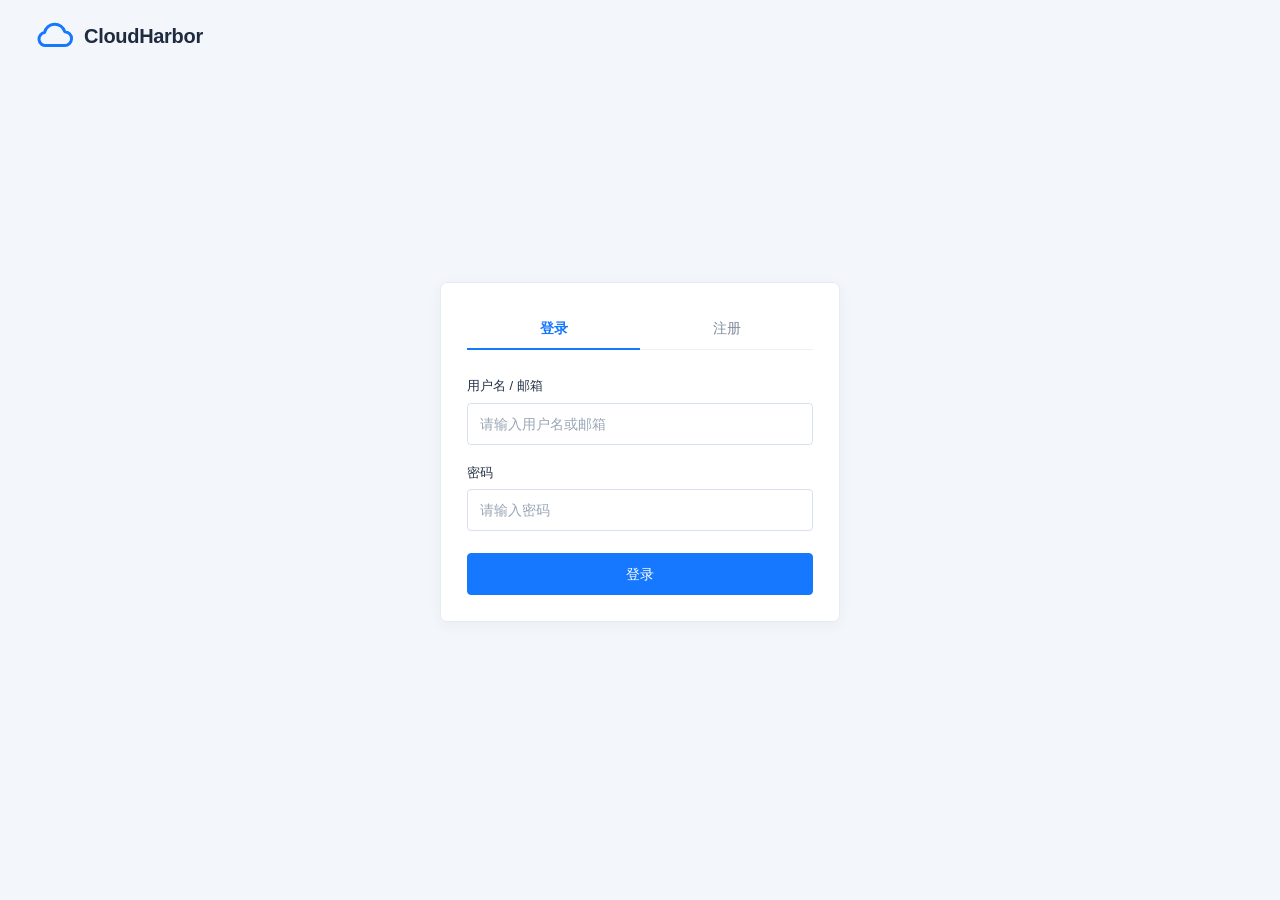
==== frontend/login.html @ 3e07aa73 "26-11-15 14:02 完善部分单元测试 完善部分前端代码" ====
<!DOCTYPE html>
<html lang="en">
<head>
    <meta charset="UTF-8">
    <meta name="viewport" content="width=device-width, initial-scale=1.0">
    <title>Document</title>
    <link rel="stylesheet" href="css/base.css">
    <link rel="stylesheet" href="css/components.css">
    <link rel="stylesheet" href="css/login.css">
</head>
<body>
    <div class="page">
        <header class="page-header">
            <svg class="logo" viewBox="0 0 44 36" fill="none" aria-hidden="true">
                <path d="M12 29H33a8 8 0 0 0 .3-16A12 12 0 0 0 10 14a7.5 7.5 0 0 0 2 15Z"
                    stroke="currentColor" stroke-width="3.5" stroke-linecap="round" stroke-linejoin="round"/>
            </svg>
            <span class="programname">CloudHarbor</span>
        </header>
    
        <main class="auth-stage">
            <section class="authentication" data-mode="login" aria-label="用户登录与注册">
                <div class="auth-tabs" role="tablist" aria-label="登录与注册">
                    <button class="auth-tab nav-login" id="login-tab" type="button" role="tab"
                        aria-selected="true" aria-controls="login-panel" tabindex="0">登录</button>
                    <button class="auth-tab nav-register" id="register-tab" type="button" role="tab"
                        aria-selected="false" aria-controls="register-panel" tabindex="-1">注册</button>
                    <span class="nav-line" aria-hidden="true"></span>
                </div>
    
                <div class="auth-body core">
                    <form class="form-login" id="login-panel" role="tabpanel" aria-labelledby="login-tab">
                        <div class="login-item">
                            <label for="accountname">用户名 / 邮箱</label>
                            <input class="field-input" id="accountname" name="account" type="text"
                                autocomplete="username" placeholder="请输入用户名或邮箱" required>
                        </div>
                        <div class="login-item">
                            <label for="login-password">密码</label>
                            <input class="field-input" id="login-password" name="password" type="password"
                                autocomplete="current-password" placeholder="请输入密码" required>
                        </div>
                        <button class="btn btn-primary submit-button" type="submit">登录</button>
                    </form>
    
                    <form class="form-register" id="register-panel" role="tabpanel" aria-labelledby="register-tab" hidden>
                        <div class="register-item">
                            <label for="register-username">用户名</label>
                            <input class="field-input" id="register-username" name="username" type="text"
                                autocomplete="username" placeholder="请输入用户名" required>
                        </div>
                        <div class="register-item">
                            <label for="register-email">邮箱</label>
                            <input class="field-input" id="register-email" name="email" type="email"
                                autocomplete="email" placeholder="请输入邮箱" required>
                        </div>
                        <div class="register-item">
                            <label for="register-code">邮箱验证码</label>
                            <div class="verification-control">
                                <input class="field-input" id="register-code" name="code" type="text"
                                    autocomplete="one-time-code" placeholder="请输入验证码" required>
                                <button class="btn code-button" type="button">获取验证码</button>
                            </div>
                        </div>
                        <div class="register-item">
                            <label for="register-password">密码</label>
                            <input class="field-input" id="register-password" name="password" type="password"
                                autocomplete="new-password" placeholder="请输入密码" required>
                        </div>
                        <div class="register-item">
                            <label for="register-confirm">确认密码</label>
                            <input class="field-input" id="register-confirm" name="confirmPassword" type="password"
                                autocomplete="new-password" placeholder="请再次输入密码" required>
                        </div>
                        <p class="field-error" id="register-error" role="alert" hidden></p>
                        <button class="btn btn-primary submit-button" type="submit">注册</button>
                    </form>
                </div>
            </section>
        </main>
    </div>
    
    <dialog class="cookie-notice" aria-labelledby="cookie-text">
        <p class="cookie-text" id="cookie-text">本网站使用 Cookie</p>
        <button class="btn cookie-button cookie-reject" type="button" data-choice="reject">拒绝</button>
        <button class="btn btn-primary cookie-button" type="button" data-choice="accept">接受</button>
    </dialog>
    <div class="toast-region" role="status" aria-live="polite" aria-atomic="true"></div>
</body>
</html>
---- frontend/css/base.css ----
:root {
    color-scheme: light;
    --primary: #1677ff;
    --primary-hover: #0966e8;
    --text: #243247;
    --muted: #748196;
    --border: #d8e1ed;
    --page-bg: #f3f7fb;
}
* { box-sizing: border-box; }
[hidden] { display: none !important; }
body {
    margin: 0;
    min-width: 280px;
    color: var(--text);
    background: var(--page-bg);
    font-family: -apple-system, BlinkMacSystemFont, "Segoe UI", "Microsoft YaHei", sans-serif;
    font-size: 14px;
    line-height: 1.5;
}
button, input { font: inherit; }
button { cursor: pointer; }
button:disabled { cursor: not-allowed; opacity: .55; }
button:focus-visible, input:focus-visible {
    outline: 3px solid rgb(22 119 255 / 20%);
    outline-offset: 2px;
}
---- frontend/css/components.css ----
.field-input {
    display: block;
    width: 100%;
    min-width: 0;
    height: 42px;
    padding: 0 12px;
    color: var(--text);
    background: #fff;
    border: 1px solid var(--border);
    border-radius: 4px;
    transition: border-color .18s, box-shadow .18s;
}
.field-input::placeholder { color: #9aa6b6; }
.field-input:hover { border-color: #aabbd0; }
.field-input:focus {
    outline: none;
    border-color: var(--primary);
    box-shadow: 0 0 0 3px rgb(22 119 255 / 10%);
}
.field-input:user-invalid { border-color: #e25353; }
.btn {
    display: inline-flex;
    align-items: center;
    justify-content: center;
    flex-shrink: 0;
    min-height: 34px;
    padding: 0 14px;
    color: #46546a;
    background: #fff;
    border: 1px solid var(--border);
    border-radius: 4px;
    white-space: nowrap;
    transition: background-color .18s, border-color .18s, box-shadow .18s;
}
.btn:hover { background: #f7faff; border-color: #a8c8f4; }
.btn-primary {
    color: #fff;
    background: var(--primary);
    border-color: var(--primary);
}
.btn-primary:hover {
    background: var(--primary-hover);
    border-color: var(--primary-hover);
}
.field-error { margin: 0 0 12px; color: #cf3d3d; font-size: 12px; }
.toast-region {
    position: fixed;
    z-index: 20;
    top: 84px;
    right: 24px;
    width: min(360px, calc(100% - 32px));
    pointer-events: none;
}
.toast {
    padding: 12px 16px;
    color: #46546a;
    background: #fff;
    border: 1px solid #dce6f3;
    border-radius: 6px;
    box-shadow: 0 6px 24px rgb(34 56 88 / 10%);
}
---- frontend/css/login.css ----
.page { display: flex; flex-direction: column; min-height: 100svh; }
.page-header {
    display: flex;
    align-items: center;
    gap: 10px;
    min-height: 72px;
    padding: 18px 36px;
}
.logo { display: block; flex: 0 0 auto; width: 38px; height: 34px; color: var(--primary); }
.programname { color: #1f2b3e; font-size: 20px; font-weight: 700; letter-spacing: -.3px; }
.auth-stage {
    display: flex;
    flex: 1;
    align-items: center;
    justify-content: center;
    padding: 32px 24px 100px;
}
.authentication {
    width: 400px;
    max-width: 100%;
    padding: 24px 26px 26px;
    background: #fff;
    border: 1px solid #e5ebf3;
    border-radius: 7px;
    box-shadow: 0 3px 14px rgb(31 57 91 / 5%);
}
.auth-tabs {
    position: relative;
    display: flex;
    margin-bottom: 26px;
    border-bottom: 1px solid #edf0f5;
}
.auth-tab {
    display: flex;
    flex: 1;
    align-items: center;
    justify-content: center;
    height: 42px;
    padding: 0;
    color: #7e899b;
    background: transparent;
    border: 0;
    font-weight: 500;
}
.auth-tab[aria-selected="true"] { color: var(--primary); font-weight: 600; }
.nav-line {
    position: absolute;
    bottom: -1px;
    left: 0;
    width: 50%;
    height: 2px;
    background: var(--primary);
    transition: transform .24s ease;
    pointer-events: none;
}
.authentication[data-mode="register"] .nav-line { transform: translateX(100%); }
.auth-body { overflow: hidden; }
.form-login, .form-register { margin: 0; }
.login-item { margin-bottom: 18px; }
.login-item label { display: block; margin-bottom: 7px; font-size: 13px; font-weight: 500; }
.submit-button { width: 100%; min-height: 42px; margin-top: 4px; font-weight: 500; }
.register-item {
    display: grid;
    grid-template-columns: 82px minmax(0, 1fr);
    align-items: center;
    gap: 12px;
    margin-bottom: 16px;
}
.register-item label { font-size: 13px; font-weight: 500; }
.verification-control { display: flex; align-items: center; gap: 8px; min-width: 0; }
.verification-control .field-input { flex: 1; }
.code-button { min-height: 42px; padding: 0 10px; font-size: 12px; }
.form-register .submit-button { margin-top: 6px; }
.cookie-notice {
    position: fixed;
    z-index: 10;
    inset: auto 0 0;
    width: 100%;
    max-width: none;
    margin: 0;
    padding: 12px 28px;
    color: #4d5b70;
    background: #fff;
    border: 0;
    border-top: 1px solid #dde5ef;
}
.cookie-notice[open] { display: flex; align-items: center; gap: 8px; }
.cookie-text { min-width: 0; margin: 0 16px 0 0; text-align: left; font-size: 12px; }
.cookie-button { min-width: 64px; min-height: 30px; font-size: 12px; }
.cookie-reject { margin-left: auto; } /* 将两个按钮一起推到右侧。 */
@media (max-width: 480px) {
    .page-header { min-height: 64px; padding: 15px 20px; }
    .logo { width: 33px; height: 30px; }
    .programname { font-size: 18px; }
    .auth-stage { padding: 24px 16px 100px; }
    .authentication { padding: 20px; }
    .register-item { grid-template-columns: 72px minmax(0, 1fr); gap: 10px; }
    .register-item label { font-size: 12px; }
    .field-input { padding: 0 9px; }
    .code-button { padding: 0 8px; font-size: 11px; }
    .cookie-notice { padding: 11px 16px; }
    .cookie-text { margin-right: 6px; }
    .cookie-button { min-width: 54px; padding: 0 10px; }
    .toast-region { top: 72px; right: 16px; }
}
@media (prefers-reduced-motion: reduce) {
    *, *::before, *::after { transition: none !important; }
}
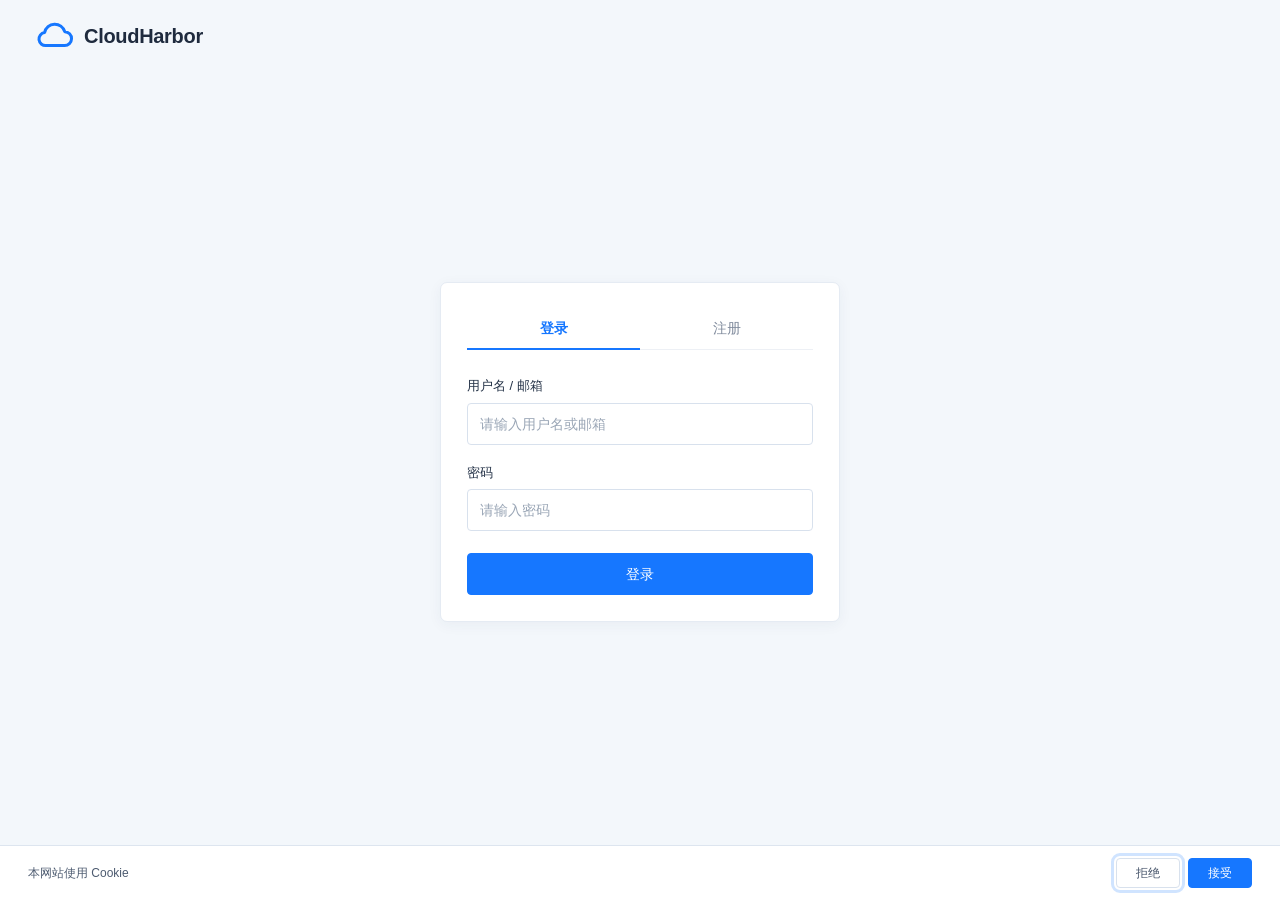
==== commit 6b06f955: "26-11-16 20:03 完善登录页面部分js" ====
--- a/frontend/login.html
+++ b/frontend/login.html
@@ -3,7 +3,7 @@
 <head>
     <meta charset="UTF-8">
     <meta name="viewport" content="width=device-width, initial-scale=1.0">
-    <title>Document</title>
+    <title>CloudHarbor · 登录 / 注册</title>
     <link rel="stylesheet" href="css/base.css">
     <link rel="stylesheet" href="css/components.css">
     <link rel="stylesheet" href="css/login.css">
@@ -80,11 +80,12 @@
         </main>
     </div>
     
-    <dialog class="cookie-notice" aria-labelledby="cookie-text">
+    <dialog class="cookie-notice" aria-labelledby="cookie-text" autofocus>
         <p class="cookie-text" id="cookie-text">本网站使用 Cookie</p>
         <button class="btn cookie-button cookie-reject" type="button" data-choice="reject">拒绝</button>
         <button class="btn btn-primary cookie-button" type="button" data-choice="accept">接受</button>
     </dialog>
     <div class="toast-region" role="status" aria-live="polite" aria-atomic="true"></div>
+    <script type="module" src="js/login.js"></script>
 </body>
 </html>
--- a/frontend/css/login.css
+++ b/frontend/css/login.css
@@ -84,6 +84,7 @@
     border: 0;
     border-top: 1px solid #dde5ef;
 }
+.cookie-notice:focus{outline: none;}
 .cookie-notice[open] { display: flex; align-items: center; gap: 8px; }
 .cookie-text { min-width: 0; margin: 0 16px 0 0; text-align: left; font-size: 12px; }
 .cookie-button { min-width: 64px; min-height: 30px; font-size: 12px; }
@@ -103,6 +104,6 @@
     .cookie-button { min-width: 54px; padding: 0 10px; }
     .toast-region { top: 72px; right: 16px; }
 }
-@media (prefers-reduced-motion: reduce) {
+/* @media (prefers-reduced-motion: reduce) {
     *, *::before, *::after { transition: none !important; }
-}+} */
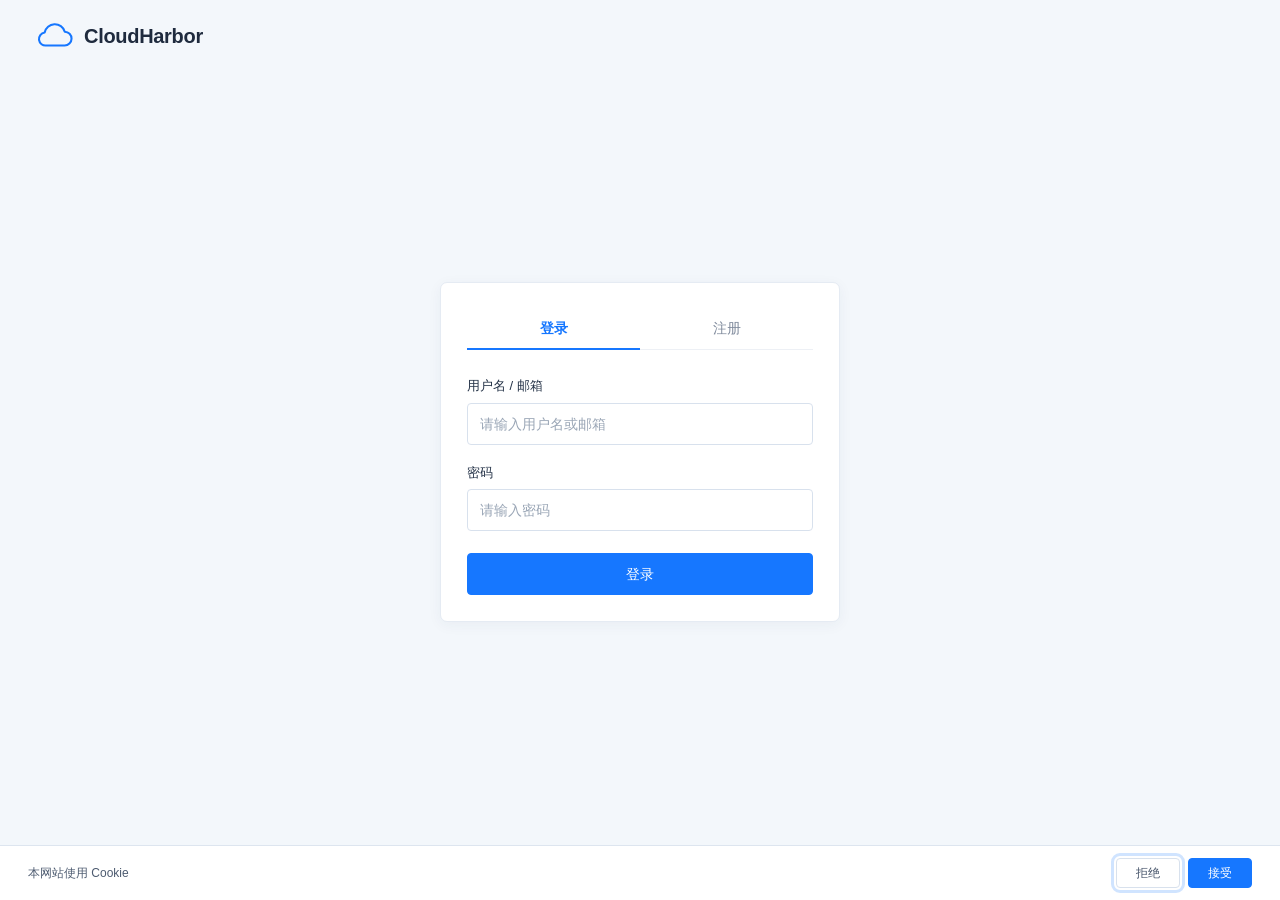
==== commit bf334ac5: "26-11-17 22:35 完善首页html内容 完善资源文件" ====
--- a/frontend/login.html
+++ b/frontend/login.html
@@ -7,14 +7,17 @@
     <link rel="stylesheet" href="css/base.css">
     <link rel="stylesheet" href="css/components.css">
     <link rel="stylesheet" href="css/login.css">
+    <link rel="icon" href="assets/icons/cloud-logo.svg" type="image/svg+xml">
 </head>
 <body>
     <div class="page">
         <header class="page-header">
-            <svg class="logo" viewBox="0 0 44 36" fill="none" aria-hidden="true">
+            <!-- <svg class="logo" viewBox="0 0 44 36" fill="none" aria-hidden="true">
                 <path d="M12 29H33a8 8 0 0 0 .3-16A12 12 0 0 0 10 14a7.5 7.5 0 0 0 2 15Z"
                     stroke="currentColor" stroke-width="3.5" stroke-linecap="round" stroke-linejoin="round"/>
-            </svg>
+            </svg> -->
+            
+            <img src="assets/icons/cloud-logo.svg" alt="" class="logo">
             <span class="programname">CloudHarbor</span>
         </header>
     
--- a/frontend/css/components.css
+++ b/frontend/css/components.css
@@ -17,7 +17,8 @@
     border-color: var(--primary);
     box-shadow: 0 0 0 3px rgb(22 119 255 / 10%);
 }
-.field-input:user-invalid { border-color: #e25353; }
+.field-input:user-invalid,
+.field-input[aria-invalid="true"] { border-color: #e25353; }
 .btn {
     display: inline-flex;
     align-items: center;
@@ -46,16 +47,28 @@
 .toast-region {
     position: fixed;
     z-index: 20;
-    top: 84px;
-    right: 24px;
-    width: min(360px, calc(100% - 32px));
+    top: 54px;
+    right: 0px;
+    /* width: min(360px, calc(100% - 32px)); */
+    width:0px;
     pointer-events: none;
+    overflow: visible;
+}
+@keyframes move{
+    from { transform: translateX(0px); }
+    to   { transform: translateX(calc(-100% - 10px)); }
 }
 .toast {
-    padding: 12px 16px;
-    color: #46546a;
-    background: #fff;
+    padding: 12px 5px;
+    color: #f8fcfb;
     border: 1px solid #dce6f3;
     border-radius: 6px;
-    box-shadow: 0 6px 24px rgb(34 56 88 / 10%);
-}+    /* box-shadow: 0 6px 24px rgb(34 56 88 / 10%); */
+    display: flex;
+    align-items: center;
+    justify-content: center;
+    animation: move .3s ease 0s 1 forwards;
+    min-width: 200px;
+}
+.toast[data-status="success"]{ background-color: #0eb27c; }
+.toast[data-status="failure"]{ background-color: #dc2626; }
